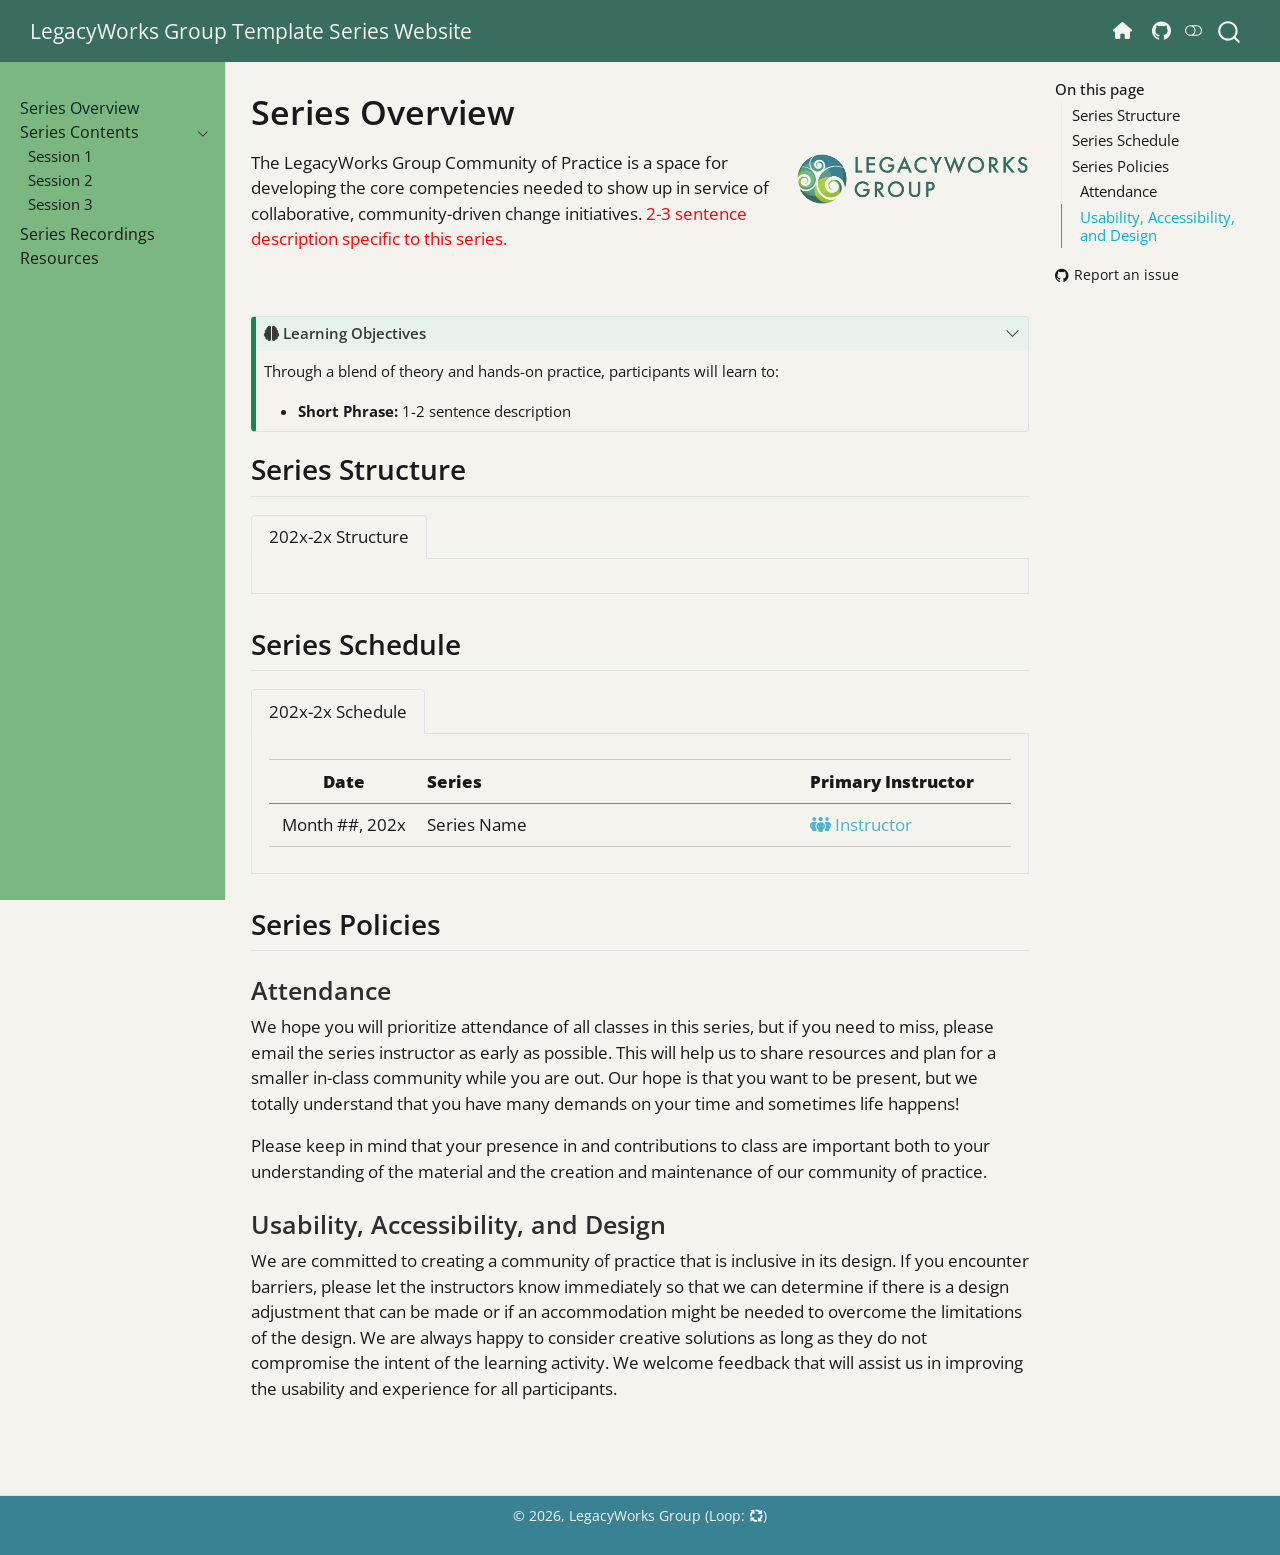
==== index.html @ acd9a2c1 "Built site for gh-pages" ====
<!DOCTYPE html>
<html xmlns="http://www.w3.org/1999/xhtml" lang="en" xml:lang="en"><head>

<meta charset="utf-8">
<meta name="generator" content="quarto-1.11.9">

<meta name="viewport" content="width=device-width, initial-scale=1.0, user-scalable=yes">


<title>Series Overview – LegacyWorks Group Template Series Website</title>
<style>
/* Default styles provided by pandoc.
** See https://pandoc.org/MANUAL.html#variables-for-html for config info.
*/
span.smallcaps{font-variant: small-caps;}
div.columns{display: flex; gap: 1.5em;}
div.column{flex: auto;}
@media screen {
div.columns{gap: min(4vw, 1.5em);}
div.column{overflow-x: auto;}
}
div.hanging-indent{margin-left: 1.5em; text-indent: -1.5em;}
ul.task-list{list-style: none;}
ul.task-list li input[type="checkbox"] {
  width: 0.8em;
  margin: 0 0.8em 0.2em -1em; /* quarto-specific, see https://github.com/quarto-dev/quarto-cli/issues/4556 */ 
  vertical-align: middle;
}
</style>


<script src="site_libs/quarto-nav/quarto-nav.js"></script>
<script src="site_libs/quarto-nav/headroom.min.js"></script>
<script src="site_libs/clipboard/clipboard.min.js"></script>
<script src="site_libs/quarto-search/autocomplete.umd.js"></script>
<script src="site_libs/quarto-search/fuse.min.js"></script>
<script src="site_libs/quarto-search/quarto-search.js"></script>
<meta name="quarto:offset" content="./">
<link href="./content/images/logo_lwg-circle.png" rel="icon" type="image/png">
<script src="site_libs/quarto-html/quarto.js" type="module"></script>
<script src="site_libs/quarto-html/tabsets/tabsets.js" type="module"></script>
<script src="site_libs/quarto-html/scrollable-regions/scrollable-regions.js" type="module"></script>
<script src="site_libs/quarto-html/popper.min.js"></script>
<script src="site_libs/quarto-html/tippy.umd.min.js"></script>
<script src="site_libs/quarto-html/anchor.min.js"></script>
<link href="site_libs/quarto-html/tippy.css" rel="stylesheet">
<link href="site_libs/quarto-html/quarto-syntax-highlighting-63b5708e65d6cd79cd7618c58d0c21e7.css" rel="stylesheet" class="quarto-color-scheme" id="quarto-text-highlighting-styles">
<link href="site_libs/quarto-html/quarto-syntax-highlighting-dark-447e42e69aaa9833c0ba1b986f430b20.css" rel="stylesheet" class="quarto-color-scheme quarto-color-alternate" id="quarto-text-highlighting-styles">
<link href="site_libs/quarto-html/quarto-syntax-highlighting-63b5708e65d6cd79cd7618c58d0c21e7.css" rel="stylesheet" class="quarto-color-scheme-extra" id="quarto-text-highlighting-styles">
<script src="site_libs/bootstrap/bootstrap.min.js"></script>
<link href="site_libs/bootstrap/bootstrap-icons.css" rel="stylesheet">
<link href="site_libs/bootstrap/bootstrap-cade0ff4818347d00405ae3540cc32ff.min.css" rel="stylesheet" append-hash="true" class="quarto-color-scheme" id="quarto-bootstrap" data-mode="light">
<link href="site_libs/bootstrap/bootstrap-dark-697f1c5413bb51da2685c6d33f782958.min.css" rel="stylesheet" append-hash="true" class="quarto-color-scheme quarto-color-alternate" id="quarto-bootstrap" data-mode="dark">
<link href="site_libs/bootstrap/bootstrap-cade0ff4818347d00405ae3540cc32ff.min.css" rel="stylesheet" append-hash="true" class="quarto-color-scheme-extra" id="quarto-bootstrap" data-mode="light">
<link href="site_libs/quarto-contrib/fontawesome6-6.7.2/all.min.css" rel="stylesheet">
<link href="site_libs/quarto-contrib/fontawesome6-6.7.2/latex-fontsize.css" rel="stylesheet">
<script id="quarto-search-options" type="application/json">{
  "location": "navbar",
  "copy-button": false,
  "collapse-after": 3,
  "panel-placement": "end",
  "type": "overlay",
  "limit": 50,
  "keyboard-shortcut": [
    "f",
    "/",
    "s"
  ],
  "show-item-context": false,
  "language": {
    "search-no-results-text": "No results",
    "search-matching-documents-text": "matching documents",
    "search-copy-link-title": "Copy link to search",
    "search-hide-matches-text": "Hide additional matches",
    "search-more-match-text": "more match in this document",
    "search-more-matches-text": "more matches in this document",
    "search-clear-button-title": "Clear",
    "search-text-placeholder": "",
    "search-detached-cancel-button-title": "Cancel",
    "search-submit-button-title": "Submit",
    "search-label": "Search"
  }
}</script>


</head>

<body class="nav-sidebar docked nav-fixed quarto-light"><a id="quarto-skip-link" class="visually-hidden-focusable" href="#quarto-document-content">Skip to main content</a><script id="quarto-html-before-body" type="application/javascript">
    const toggleBodyColorMode = (bsSheetEl) => {
      const mode = bsSheetEl.getAttribute("data-mode");
      const bodyEl = window.document.querySelector("body");
      if (mode === "dark") {
        bodyEl.classList.add("quarto-dark");
        bodyEl.classList.remove("quarto-light");
      } else {
        bodyEl.classList.add("quarto-light");
        bodyEl.classList.remove("quarto-dark");
      }
    }
    const toggleBodyColorPrimary = () => {
      const bsSheetEl = window.document.querySelector("link#quarto-bootstrap:not([rel=disabled-stylesheet])");
      if (bsSheetEl) {
        toggleBodyColorMode(bsSheetEl);
      }
    }
    const setColorSchemeToggle = (alternate) => {
      const toggles = window.document.querySelectorAll('.quarto-color-scheme-toggle');
      for (let i=0; i < toggles.length; i++) {
        const toggle = toggles[i];
        if (toggle) {
          toggle.setAttribute("aria-checked", alternate ? "true" : "false");
          if (alternate) {
            toggle.classList.add("alternate");
          } else {
            toggle.classList.remove("alternate");
          }
        }
      }
    };
    const toggleColorMode = (alternate) => {
      // Switch the stylesheets
      const primaryStylesheets = window.document.querySelectorAll('link.quarto-color-scheme:not(.quarto-color-alternate)');
      const alternateStylesheets = window.document.querySelectorAll('link.quarto-color-scheme.quarto-color-alternate');
      manageTransitions('#quarto-margin-sidebar .nav-link', false);
      if (alternate) {
        // note: dark is layered on light, we don't disable primary!
        enableStylesheet(alternateStylesheets);
        for (const sheetNode of alternateStylesheets) {
          if (sheetNode.id === "quarto-bootstrap") {
            toggleBodyColorMode(sheetNode);
          }
        }
      } else {
        disableStylesheet(alternateStylesheets);
        enableStylesheet(primaryStylesheets)
        toggleBodyColorPrimary();
      }
      manageTransitions('#quarto-margin-sidebar .nav-link', true);
      // Switch the toggles
      setColorSchemeToggle(alternate)
    }
    // Hack to workaround the fact that safari doesn't
    // properly recolor the scrollbar when toggling (#1455).
    // Not run on load: stylesheets are set before first paint there, and
    // scrolling would undo the scroll to a URL fragment (#14973).
    // The one pixel nudge keeps the reader where they were.
    const refreshSafariScrollbar = () => {
      if (navigator.userAgent.indexOf('Safari') > 0 && navigator.userAgent.indexOf('Chrome') == -1) {
        manageTransitions("body", false);
        const scrollY = window.scrollY;
        window.scrollTo(0, scrollY > 0 ? scrollY - 1 : 1);
        setTimeout(() => {
          window.scrollTo(0, scrollY);
          manageTransitions("body", true);
        }, 40);
      }
    }
    const disableStylesheet = (stylesheets) => {
      for (let i=0; i < stylesheets.length; i++) {
        const stylesheet = stylesheets[i];
        stylesheet.rel = 'disabled-stylesheet';
      }
    }
    const enableStylesheet = (stylesheets) => {
      for (let i=0; i < stylesheets.length; i++) {
        const stylesheet = stylesheets[i];
        if(stylesheet.rel !== 'stylesheet') { // for Chrome, which will still FOUC without this check
          stylesheet.rel = 'stylesheet';
        }
      }
    }
    const manageTransitions = (selector, allowTransitions) => {
      const els = window.document.querySelectorAll(selector);
      for (let i=0; i < els.length; i++) {
        const el = els[i];
        if (allowTransitions) {
          el.classList.remove('notransition');
        } else {
          el.classList.add('notransition');
        }
      }
    }
    const isFileUrl = () => {
      return window.location.protocol === 'file:';
    }
    const hasAlternateSentinel = () => {
      let styleSentinel = getColorSchemeSentinel();
      if (styleSentinel !== null) {
        return styleSentinel === "alternate";
      } else {
        return false;
      }
    }
    const setStyleSentinel = (alternate) => {
      const value = alternate ? "alternate" : "default";
      if (!isFileUrl()) {
        window.localStorage.setItem("quarto-color-scheme", value);
      } else {
        localAlternateSentinel = value;
      }
    }
    const getColorSchemeSentinel = () => {
      if (!isFileUrl()) {
        const storageValue = window.localStorage.getItem("quarto-color-scheme");
        return storageValue != null ? storageValue : localAlternateSentinel;
      } else {
        return localAlternateSentinel;
      }
    }
    const toggleGiscusIfUsed = (isAlternate, darkModeDefault) => {
      const baseTheme = document.querySelector('#giscus-base-theme')?.value ?? 'light';
      const alternateTheme = document.querySelector('#giscus-alt-theme')?.value ?? 'dark';
      let newTheme = '';
      if(authorPrefersDark) {
        newTheme = isAlternate ? baseTheme : alternateTheme;
      } else {
        newTheme = isAlternate ? alternateTheme : baseTheme;
      }
      const changeGiscusTheme = () => {
        // From: https://github.com/giscus/giscus/issues/336
        const sendMessage = (message) => {
          const iframe = document.querySelector('iframe.giscus-frame');
          if (!iframe) return;
          iframe.contentWindow.postMessage({ giscus: message }, 'https://giscus.app');
        }
        sendMessage({
          setConfig: {
            theme: newTheme
          }
        });
      }
      const isGiscussLoaded = window.document.querySelector('iframe.giscus-frame') !== null;
      if (isGiscussLoaded) {
        changeGiscusTheme();
      }
    };
    const authorPrefersDark = false;
    const darkModeDefault = authorPrefersDark;
      document.querySelector('link#quarto-text-highlighting-styles.quarto-color-scheme-extra').rel = 'disabled-stylesheet';
      document.querySelector('link#quarto-bootstrap.quarto-color-scheme-extra').rel = 'disabled-stylesheet';
    let localAlternateSentinel = darkModeDefault ? 'alternate' : 'default';
    // Dark / light mode switch
    window.quartoToggleColorScheme = () => {
      // Read the current dark / light value
      let toAlternate = !hasAlternateSentinel();
      toggleColorMode(toAlternate);
      refreshSafariScrollbar();
      setStyleSentinel(toAlternate);
      toggleGiscusIfUsed(toAlternate, darkModeDefault);
      window.dispatchEvent(new Event('resize'));
    };
    // Switch to dark mode if need be
    if (hasAlternateSentinel()) {
      toggleColorMode(true);
    } else {
      toggleColorMode(false);
    }
  </script>

<div id="quarto-search-results"></div>
  <header id="quarto-header" class="headroom fixed-top">
    <nav class="navbar navbar-expand-lg " data-bs-theme="dark" aria-label="Site">
      <div class="navbar-container container-fluid">
      <div class="navbar-brand-container mx-auto">
    <a class="navbar-brand" href="./index.html">
    <span class="navbar-title">LegacyWorks Group Template Series Website</span>
    </a>
  </div>
          <button class="navbar-toggler" type="button" data-bs-toggle="collapse" data-bs-target="#navbarCollapse" aria-controls="navbarCollapse" aria-expanded="false" aria-label="Toggle navigation" onclick="if (window.quartoToggleHeadroom) { window.quartoToggleHeadroom(); }">
  <span class="navbar-toggler-icon"></span>
</button>
          <div class="collapse navbar-collapse" id="navbarCollapse">
            <ul class="navbar-nav navbar-nav-scroll ms-auto">
  <li class="nav-item">
    <a class="nav-link" href="https://legacyworksgroup.com/"> 
<span class="menu-text"><i class="fa-solid fa-house" aria-label="house"></i></span></a>
  </li>  
  <li class="nav-item compact">
    <a class="nav-link" href="https://github.com/LegacyWorksGroup"> <i class="bi bi-github" role="img">
</i> 
<span class="menu-text"></span></a>
  </li>  
</ul>
          </div> <!-- /navcollapse -->
            <div class="quarto-navbar-tools">
  <button type="button" role="switch" aria-checked="false" class="quarto-color-scheme-toggle quarto-navigation-tool  px-1" onclick="window.quartoToggleColorScheme(); return false;" title="Toggle dark mode" aria-label="Toggle dark mode"><i class="bi"></i></button>
</div>
            <div id="quarto-search" class="" title="Search"></div>
      </div> <!-- /container-fluid -->
    </nav>
  <nav class="quarto-secondary-nav" aria-label="Toolbar">
    <div class="container-fluid d-flex">
      <button type="button" class="quarto-btn-toggle btn" data-bs-toggle="collapse" role="button" data-bs-target=".quarto-sidebar-collapse-item" aria-controls="quarto-sidebar" aria-expanded="false" aria-label="Toggle sidebar navigation" onclick="if (window.quartoToggleHeadroom) { window.quartoToggleHeadroom(); }">
        <i class="bi bi-layout-text-sidebar-reverse"></i>
      </button>
        <nav class="quarto-page-breadcrumbs" aria-label="Breadcrumbs"><ol class="breadcrumb"><li class="breadcrumb-item"><a href="./index.html">Series Overview</a></li></ol></nav>
        <a class="flex-grow-1" data-bs-toggle="collapse" data-bs-target=".quarto-sidebar-collapse-item" onclick="if (window.quartoToggleHeadroom) { window.quartoToggleHeadroom(); }">      
        </a>
    </div>
  </nav>
</header>
<!-- content -->
<div id="quarto-content" class="quarto-container page-columns page-rows-contents page-layout-article page-navbar">
<!-- sidebar -->
  <nav id="quarto-sidebar" class="sidebar collapse collapse-horizontal quarto-sidebar-collapse-item sidebar-navigation docked overflow-auto" aria-label="Section">
    <div class="sidebar-menu-container"> 
    <ul class="list-unstyled mt-1">
        <li class="sidebar-item">
  <div class="sidebar-item-container"> 
  <a href="./index.html" class="sidebar-item-text sidebar-link active">
 <span class="menu-text">Series Overview</span></a>
  </div>
</li>
        <li class="sidebar-item sidebar-item-section">
      <div class="sidebar-item-container"> 
            <button type="button" class="sidebar-item-text sidebar-item-toggle sidebar-link text-start" data-bs-toggle="collapse" data-bs-target="#quarto-sidebar-section-1" aria-controls="quarto-sidebar-section-1" aria-expanded="true">
 <span class="menu-text" id="quarto-sidebar-section-1-label">Series Contents</span><i class="bi bi-chevron-right" aria-hidden="true"></i></button>
      </div>
      <ul id="quarto-sidebar-section-1" aria-labelledby="quarto-sidebar-section-1-label" class="collapse list-unstyled sidebar-section depth1 show">  
          <li class="sidebar-item">
  <div class="sidebar-item-container"> 
  <a href="./content/session-01.html" class="sidebar-item-text sidebar-link">
 <span class="menu-text">Session 1</span></a>
  </div>
</li>
          <li class="sidebar-item">
  <div class="sidebar-item-container"> 
  <a href="./content/session-02.html" class="sidebar-item-text sidebar-link">
 <span class="menu-text">Session 2</span></a>
  </div>
</li>
          <li class="sidebar-item">
  <div class="sidebar-item-container"> 
  <a href="./content/session-03.html" class="sidebar-item-text sidebar-link">
 <span class="menu-text">Session 3</span></a>
  </div>
</li>
      </ul>
  </li>
        <li class="sidebar-item">
  <div class="sidebar-item-container"> 
  <a href="./recordings.html" class="sidebar-item-text sidebar-link">
 <span class="menu-text">Series Recordings</span></a>
  </div>
</li>
        <li class="sidebar-item">
  <div class="sidebar-item-container"> 
  <a href="./resources.html" class="sidebar-item-text sidebar-link">
 <span class="menu-text">Resources</span></a>
  </div>
</li>
    </ul>
    </div>
</nav>
<div id="quarto-sidebar-glass" class="quarto-sidebar-collapse-item" data-bs-toggle="collapse" data-bs-target=".quarto-sidebar-collapse-item"></div>
<!-- margin-sidebar -->
    <div id="quarto-margin-sidebar" class="sidebar margin-sidebar">
        <nav id="TOC" role="doc-toc" aria-labelledby="toc-title" class="toc-active">
    <h2 id="toc-title">On this page</h2>
   
  <ul>
  <li><a href="#series-structure" id="toc-series-structure" class="nav-link active" data-scroll-target="#series-structure">Series Structure</a></li>
  <li><a href="#series-schedule" id="toc-series-schedule" class="nav-link" data-scroll-target="#series-schedule">Series Schedule</a></li>
  <li><a href="#series-policies" id="toc-series-policies" class="nav-link" data-scroll-target="#series-policies">Series Policies</a>
  <ul class="collapse">
  <li><a href="#attendance" id="toc-attendance" class="nav-link" data-scroll-target="#attendance">Attendance</a></li>
  <li><a href="#usability-accessibility-and-design" id="toc-usability-accessibility-and-design" class="nav-link" data-scroll-target="#usability-accessibility-and-design">Usability, Accessibility, and Design</a></li>
  </ul></li>
  </ul>
<div class="toc-actions"><ul><li><a href="https://github.com/LegacyWorksGroup/issues/new" class="toc-action"><i class="bi bi-github"></i>Report an issue</a></li></ul></div></nav>
    </div>
<!-- main -->
<main class="content" id="quarto-document-content" tabindex="-1">


<header id="title-block-header" class="quarto-title-block default">
<div class="quarto-title">
<h1 class="title">Series Overview</h1>
</div>



<div class="quarto-title-meta">

    
  
    
  </div>
  


</header>


<p><img src="content/images/logo_lwg-long.png" alt="Logo for LegacyWorks Group" width="30%" align="right"></p>
<p>The LegacyWorks Group Community of Practice is a space for developing the core competencies needed to show up in service of collaborative, community-driven change initiatives. <span style="color:red">2-3 sentence description specific to this series.</span></p>
<p><br></p>
<div class="callout callout-style-default callout-tip no-icon callout-titled">
<div class="callout-header d-flex align-content-center" data-bs-toggle="collapse" data-bs-target=".callout-1-contents" aria-controls="callout-1" aria-expanded="true" aria-label="Toggle callout">
<div class="callout-icon-container">
<i class="callout-icon no-icon"></i>
</div>
<div class="callout-title-container flex-fill">
<span class="screen-reader-only">Tip</span><i class="fa-solid fa-brain" aria-label="brain"></i> Learning Objectives
</div>
<div class="callout-btn-toggle d-inline-block border-0 py-1 ps-1 pe-0 float-end"><i class="callout-toggle"></i></div>
</div>
<div id="callout-1" class="callout-1-contents callout-collapse collapse show">
<div class="callout-body-container callout-body">
<p>Through a blend of theory and hands-on practice, participants will learn to:</p>
<ul>
<li><strong>Short Phrase:</strong> 1-2 sentence description</li>
</ul>
</div>
</div>
</div>
<section id="series-structure" class="level2">
<h2 class="anchored" data-anchor-id="series-structure">Series Structure</h2>
<div class="tabset-margin-container"></div><div class="panel-tabset">
<ul class="nav nav-tabs" role="tablist"><li class="nav-item" role="presentation"><a class="nav-link active" id="tabset-1-1-tab" data-bs-toggle="tab" data-bs-target="#tabset-1-1" role="tab" aria-controls="tabset-1-1" aria-selected="true" href="">202x-2x Structure</a></li></ul>
<div class="tab-content">
<div id="tabset-1-1" class="tab-pane active" role="tabpanel" aria-labelledby="tabset-1-1-tab">

</div>
</div>
</div>
</section>
<section id="series-schedule" class="level2">
<h2 class="anchored" data-anchor-id="series-schedule">Series Schedule</h2>
<div class="tabset-margin-container"></div><div class="panel-tabset">
<ul class="nav nav-tabs" role="tablist"><li class="nav-item" role="presentation"><a class="nav-link active" id="tabset-2-1-tab" data-bs-toggle="tab" data-bs-target="#tabset-2-1" role="tab" aria-controls="tabset-2-1" aria-selected="true" href="">202x-2x Schedule</a></li></ul>
<div class="tab-content">
<div id="tabset-2-1" class="tab-pane active" role="tabpanel" aria-labelledby="tabset-2-1-tab">
<table class="caption-top table">
<colgroup>
<col style="width: 20%">
<col style="width: 51%">
<col style="width: 28%">
</colgroup>
<thead>
<tr class="header">
<th style="text-align: center;"><strong>Date</strong></th>
<th style="text-align: left;"><strong>Series</strong></th>
<th style="text-align: left;"><strong>Primary Instructor</strong></th>
</tr>
</thead>
<tbody>
<tr class="odd">
<td style="text-align: center;">Month ##, 202x</td>
<td style="text-align: left;">Series Name</td>
<td style="text-align: left;"><span style="color:#4AB2CB"><i class="fa-solid fa-people-group" aria-label="people-group"></i> Instructor </span></td>
</tr>
</tbody>
</table>
</div>
</div>
</div>
</section>
<section id="series-policies" class="level2">
<h2 class="anchored" data-anchor-id="series-policies">Series Policies</h2>
<section id="attendance" class="level3">
<h3 class="anchored" data-anchor-id="attendance">Attendance</h3>
<p>We hope you will prioritize attendance of all classes in this series, but if you need to miss, please email the series instructor as early as possible. This will help us to share resources and plan for a smaller in-class community while you are out. Our hope is that you want to be present, but we totally understand that you have many demands on your time and sometimes life happens!</p>
<p>Please keep in mind that your presence in and contributions to class are important both to your understanding of the material and the creation and maintenance of our community of practice.</p>
</section>
<section id="usability-accessibility-and-design" class="level3">
<h3 class="anchored" data-anchor-id="usability-accessibility-and-design">Usability, Accessibility, and Design</h3>
<p>We are committed to creating a community of practice that is inclusive in its design. If you encounter barriers, please let the instructors know immediately so that we can determine if there is a design adjustment that can be made or if an accommodation might be needed to overcome the limitations of the design. We are always happy to consider creative solutions as long as they do not compromise the intent of the learning activity. We welcome feedback that will assist us in improving the usability and experience for all participants.</p>


</section>
</section>

</main> <!-- /main -->
<script id="quarto-html-after-body" type="application/javascript">
  window.document.addEventListener("DOMContentLoaded", function (event) {
    // Ensure there is a toggle, if there isn't float one in the top right
    if (window.document.querySelector('.quarto-color-scheme-toggle') === null) {
      const toggle = window.document.createElement('button');
      toggle.type = "button";
      toggle.setAttribute("role", "switch");
      toggle.setAttribute("aria-checked", "false");
      toggle.classList.add('top-right');
      toggle.classList.add('quarto-color-scheme-toggle');
      toggle.setAttribute("aria-label", "Toggle dark mode");
      toggle.onclick = function() { try { window.quartoToggleColorScheme(); } catch {} return false; };
      const i = window.document.createElement("i");
      i.classList.add('bi');
      toggle.appendChild(i);
      // Put the toggle in a landmark of its own, so that landmark navigation
      // can reach it.
      //
      // The container is always a fresh direct child of body, and the toggle is
      // never moved into page furniture that the theme or the author controls.
      // The toggle is positioned against the page, so any ancestor that
      // establishes a containing block captures it: a positioned element or a
      // grid for position: absolute, and transform, filter, will-change or
      // contain for position: fixed. A direct child of body has none of these
      // to inherit, and the shift when one appears is silent and visual.
      //
      // ARIA says a document should have at most one banner, and axe reports a
      // duplicate whether or not the banners carry distinct labels. So use a
      // header when the page has no banner yet, and a named region otherwise.
      //
      // A header is a banner wherever it sits, unless it is inside sectioning
      // content, so this cannot just look at the children of body: a custom
      // page layout wraps the title block header in a plain div. An explicit
      // role="banner" always counts.
      const sectioning = 'article, aside, main, nav, section, [role="article"], [role="complementary"], [role="main"], [role="navigation"], [role="region"]';
      const hasBanner = Array.from(
        window.document.querySelectorAll('header:not([role]), [role="banner"]')
      ).some(function(el) {
        return el.hasAttribute("role") || el.closest(sectioning) === null;
      });
      const container = window.document.createElement(hasBanner ? "div" : "header");
      if (hasBanner) {
        container.setAttribute("role", "region");
        container.setAttribute("aria-label", "Toggle dark mode");
      }
      container.classList.add('quarto-color-scheme-toggle-container');
      container.appendChild(toggle);
      window.document.body.appendChild(container);
    }
    setColorSchemeToggle(hasAlternateSentinel())
    const icon = "";
    const anchorJS = new window.AnchorJS();
    anchorJS.options = {
      placement: 'right',
      icon: icon
    };
    anchorJS.add('.anchored');
    const isCodeAnnotation = (el) => {
      for (const clz of el.classList) {
        if (clz.startsWith('code-annotation-')) {                     
          return true;
        }
      }
      return false;
    }
    const onCopySuccess = function(e) {
      // button target
      const button = e.trigger;
      // don't keep focus
      button.blur();
      // flash "checked"
      button.classList.add('code-copy-button-checked');
      var currentTitle = button.getAttribute("title");
      button.setAttribute("title", "Copied!");
      let tooltip;
      if (window.bootstrap) {
        button.setAttribute("data-bs-toggle", "tooltip");
        button.setAttribute("data-bs-placement", "left");
        button.setAttribute("data-bs-title", "Copied!");
        tooltip = new bootstrap.Tooltip(button, 
          { trigger: "manual", 
            customClass: "code-copy-button-tooltip",
            offset: [0, -8]});
        tooltip.show();    
      }
      setTimeout(function() {
        if (tooltip) {
          tooltip.hide();
          button.removeAttribute("data-bs-title");
          button.removeAttribute("data-bs-toggle");
          button.removeAttribute("data-bs-placement");
        }
        button.setAttribute("title", currentTitle);
        button.classList.remove('code-copy-button-checked');
      }, 1000);
      // clear code selection
      e.clearSelection();
    }
    const getTextToCopy = function(trigger) {
      const outerScaffold = trigger.parentElement.cloneNode(true);
      const codeEl = outerScaffold.querySelector('code');
      for (const childEl of codeEl.children) {
        if (isCodeAnnotation(childEl)) {
          childEl.remove();
        }
      }
      return codeEl.innerText;
    }
    const clipboard = new window.ClipboardJS('.code-copy-button:not([data-in-quarto-modal])', {
      text: getTextToCopy
    });
    clipboard.on('success', onCopySuccess);
    if (window.document.getElementById('quarto-embedded-source-code-modal')) {
      const clipboardModal = new window.ClipboardJS('.code-copy-button[data-in-quarto-modal]', {
        text: getTextToCopy,
        container: window.document.getElementById('quarto-embedded-source-code-modal')
      });
      clipboardModal.on('success', onCopySuccess);
    }
      var localhostRegex = new RegExp(/^(?:http|https):\/\/localhost\:?[0-9]*\//);
      var mailtoRegex = new RegExp(/^mailto:/);
        var filterRegex = new RegExp("https:\/\/LegacyWorksGroup\.github\.io\/series-template\/");
      const newWindowLabel = "(opens in a new tab)";
      const newWindowNoteId = "quarto-ext-newwindow-label";
      // Links reference one hidden label through aria-describedby, so the
      // announcement never changes their accessible name.
      var describeNewWindow = (link) => {
        if (!window.document.getElementById(newWindowNoteId)) {
          var newWindowNote = window.document.createElement("span");
          newWindowNote.id = newWindowNoteId;
          newWindowNote.hidden = true;
          newWindowNote.textContent = newWindowLabel;
          window.document.body.appendChild(newWindowNote);
        }
        var describedBy = (link.getAttribute("aria-describedby") || "").split(/\s+/).filter(Boolean);
        if (!describedBy.includes(newWindowNoteId)) {
          describedBy.push(newWindowNoteId);
          link.setAttribute("aria-describedby", describedBy.join(" "));
        }
      }
      var isInternal = (href) => {
          return filterRegex.test(href) || localhostRegex.test(href) || mailtoRegex.test(href);
      }
      // Inspect non-navigation links and adorn them if external
      window.quartoDecorateExternalLinks = function (root) {
     var links = (root || window.document).querySelectorAll('a[href]:not(.nav-link):not(.navbar-brand):not(.toc-action):not(.sidebar-link):not(.sidebar-item-toggle):not(.pagination-link):not(.no-external):not([aria-hidden]):not(.dropdown-item):not(.quarto-navigation-tool):not(.about-link)');
      for (var i=0; i<links.length; i++) {
        const link = links[i];
        if (!isInternal(link.href)) {
          // undo the damage that might have been done by quarto-nav.js in the case of
          // links that we want to consider external
          if (link.dataset.originalHref !== undefined) {
            link.href = link.dataset.originalHref;
          }
            // target, if specified
            link.setAttribute("target", "_blank");
            if (link.getAttribute("rel") === null) {
              link.setAttribute("rel", "noopener");
            }
            describeNewWindow(link);
          if (!link.classList.contains('no-external-icon')) {
          }
        }
      }
      };
      window.quartoDecorateExternalLinks(window.document);
    // Esc closes the popup (WCAG 1.4.13) and focus leaving both trigger and
    // popup closes it (WCAG 2.4.11); tippy handles neither for interactive popups.
    const hideOnEscAndFocusOut = {
      name: 'hideOnEscAndFocusOut',
      defaultValue: true,
      fn(instance) {
        const dismiss = () => {
          // A show scheduled by the trigger delay would otherwise reopen it
          instance.clearDelayTimeouts();
          instance.hide();
        };
        const onKeyDown = (event) => {
          if (event.key !== 'Escape') {
            return;
          }
          // Keep Esc from also reaching page handlers (e.g. reveal.js overview),
          // except an open reveal.js slide menu, which Esc should close too.
          // The menu handles keys only when its keyboard option is on.
          const menuHandlesEsc = window.Reveal?.getPlugin?.('menu')?.isOpen() &&
            window.Reveal.getConfig().menu?.keyboard !== false;
          if (!menuHandlesEsc) {
            event.stopPropagation();
          }
          if (instance.popper.contains(window.document.activeElement)) {
            // Disabled while refocusing so the focus trigger does not reopen it
            instance.disable();
            instance.reference.focus();
            instance.enable();
          }
          dismiss();
        };
        const onFocusOut = (event) => {
          const target = event.relatedTarget;
          if (target && !instance.reference.contains(target) &&
              !instance.popper.contains(target)) {
            dismiss();
          }
        };
        // On the trigger too: a click trigger (code-annotations: select) has no
        // blur handling. Attached for the instance's lifetime so leaving the
        // trigger also cancels a show still pending on the trigger delay.
        instance.reference.addEventListener('focusout', onFocusOut);
        return {
          onShow() {
            window.document.addEventListener('keydown', onKeyDown, true);
            instance.popper.addEventListener('focusout', onFocusOut);
          },
          onHide() {
            window.document.removeEventListener('keydown', onKeyDown, true);
            instance.popper.removeEventListener('focusout', onFocusOut);
          },
          onDestroy() {
            instance.reference.removeEventListener('focusout', onFocusOut);
          },
        };
      },
    };
    function tippyHover(el, contentFn, onTriggerFn, onUntriggerFn) {
      const config = {
        allowHTML: true,
        maxWidth: 500,
        delay: 100,
        arrow: false,
        appendTo: function(el) {
            return el.parentElement;
        },
        interactive: true,
        interactiveBorder: 10,
        theme: 'quarto',
        placement: 'bottom-start',
        plugins: [hideOnEscAndFocusOut],
      };
      if (contentFn) {
        config.content = contentFn;
      }
      if (onTriggerFn) {
        config.onTrigger = onTriggerFn;
      }
      if (onUntriggerFn) {
        config.onUntrigger = onUntriggerFn;
      }
      window.tippy(el, config); 
    }
    const noterefs = window.document.querySelectorAll('a[role="doc-noteref"]');
    for (var i=0; i<noterefs.length; i++) {
      const ref = noterefs[i];
      tippyHover(ref, function() {
        // use id or data attribute instead here
        let href = ref.getAttribute('data-footnote-href') || ref.getAttribute('href');
        try { href = new URL(href).hash; } catch {}
        const id = href.replace(/^#\/?/, "");
        const note = window.document.getElementById(id);
        if (note) {
          return note.innerHTML;
        } else {
          return "";
        }
      });
    }
    const xrefs = window.document.querySelectorAll('a.quarto-xref');
    const processXRef = (id, note) => {
      // Strip column container classes
      const stripColumnClz = (el) => {
        el.classList.remove("page-full", "page-columns");
        if (el.children) {
          for (const child of el.children) {
            stripColumnClz(child);
          }
        }
      }
      stripColumnClz(note)
      if (id === null || id.startsWith('sec-')) {
        // Special case sections, only their first couple elements
        const container = document.createElement("div");
        if (note.children && note.children.length > 2) {
          container.appendChild(note.children[0].cloneNode(true));
          for (let i = 1; i < note.children.length; i++) {
            const child = note.children[i];
            if (child.tagName === "P" && child.innerText === "") {
              continue;
            } else {
              container.appendChild(child.cloneNode(true));
              break;
            }
          }
          if (window.Quarto?.typesetMath) {
            window.Quarto.typesetMath(container);
          }
          return container.innerHTML
        } else {
          if (window.Quarto?.typesetMath) {
            window.Quarto.typesetMath(note);
          }
          return note.innerHTML;
        }
      } else {
        // Remove any anchor links if they are present
        const anchorLink = note.querySelector('a.anchorjs-link');
        if (anchorLink) {
          anchorLink.remove();
        }
        if (window.Quarto?.typesetMath) {
          window.Quarto.typesetMath(note);
        }
        if (note.classList.contains("callout")) {
          return note.outerHTML;
        } else {
          return note.innerHTML;
        }
      }
    }
    for (var i=0; i<xrefs.length; i++) {
      const xref = xrefs[i];
      tippyHover(xref, undefined, function(instance) {
        instance.disable();
        let url = xref.getAttribute('href');
        let hash = undefined; 
        if (url.startsWith('#')) {
          hash = url;
        } else {
          try { hash = new URL(url).hash; } catch {}
        }
        if (hash) {
          const id = hash.replace(/^#\/?/, "");
          const note = window.document.getElementById(id);
          if (note !== null) {
            try {
              const html = processXRef(id, note.cloneNode(true));
              instance.setContent(html);
            } finally {
              instance.enable();
              instance.show();
            }
          } else {
            // See if we can fetch this
            fetch(url.split('#')[0])
            .then(res => res.text())
            .then(html => {
              const parser = new DOMParser();
              const htmlDoc = parser.parseFromString(html, "text/html");
              const note = htmlDoc.getElementById(id);
              if (note !== null) {
                const html = processXRef(id, note);
                instance.setContent(html);
              } 
            }).finally(() => {
              instance.enable();
              instance.show();
            });
          }
        } else {
          // See if we can fetch a full url (with no hash to target)
          // This is a special case and we should probably do some content thinning / targeting
          fetch(url)
          .then(res => res.text())
          .then(html => {
            const parser = new DOMParser();
            const htmlDoc = parser.parseFromString(html, "text/html");
            const note = htmlDoc.querySelector('main.content');
            if (note !== null) {
              // This should only happen for chapter cross references
              // (since there is no id in the URL)
              // remove the first header
              if (note.children.length > 0 && note.children[0].tagName === "HEADER") {
                note.children[0].remove();
              }
              const html = processXRef(null, note);
              instance.setContent(html);
            } 
          }).finally(() => {
            instance.enable();
            instance.show();
          });
        }
      }, function(instance) {
      });
    }
        let selectedAnnoteEl;
        const selectorForAnnotation = ( cell, annotation) => {
          let cellAttr = 'data-code-cell="' + cell + '"';
          let lineAttr = 'data-code-annotation="' +  annotation + '"';
          const selector = 'span[' + cellAttr + '][' + lineAttr + ']';
          return selector;
        }
        const selectCodeLines = (annoteEl) => {
          const doc = window.document;
          const targetCell = annoteEl.getAttribute("data-target-cell");
          const targetAnnotation = annoteEl.getAttribute("data-target-annotation");
          const annoteSpan = window.document.querySelector(selectorForAnnotation(targetCell, targetAnnotation));
          const lines = annoteSpan.getAttribute("data-code-lines").split(",");
          const lineIds = lines.map((line) => {
            return targetCell + "-" + line;
          })
          // Each band is positioned against its own containing block, which is
          // not the offsetParent of the lines, so place it from client rects.
          const placeBand = (band, firstEl, lastEl, codeBlock) => {
            const container = band.offsetParent;
            if (container === null) {
              return;
            }
            const containerRect = container.getBoundingClientRect();
            // Reveal.js scales slides with a transform, so convert client
            // pixels back to the CSS pixels of the container.
            const scale = containerRect.height / container.offsetHeight || 1;
            const firstRect = firstEl.getBoundingClientRect();
            const lastRect = lastEl.getBoundingClientRect();
            const top = (firstRect.top - containerRect.top) / scale - container.clientTop + container.scrollTop;
            const height = (lastRect.bottom - firstRect.top) / scale;
            band.style.top = top - 2 + "px";
            band.style.height = height + 4 + "px";
            if (codeBlock) {
              // Without the copy button wrapper, the containing block is wider
              // than the code block, so span the code block explicitly.
              const blockRect = codeBlock.getBoundingClientRect();
              band.style.left = (blockRect.left - containerRect.left) / scale - container.clientLeft + container.scrollLeft + "px";
              band.style.width = blockRect.width / scale + "px";
            }
          };
          if (lineIds.length > 0) {
            const el = window.document.getElementById(lineIds[0]);
            const lastEl = window.document.getElementById(lineIds[lineIds.length - 1]);
            const parent = el.parentElement.parentElement;
            // cook up a div (if necessary) and position it
            let div = window.document.getElementById("code-annotation-line-highlight");
            if (div === null) {
              div = window.document.createElement("div");
              div.setAttribute("id", "code-annotation-line-highlight");
              div.style.position = 'absolute';
              parent.appendChild(div);
            }
            placeBand(div, el, lastEl, parent.closest("div.sourceCode") || parent);
            let gutterDiv = window.document.getElementById("code-annotation-line-highlight-gutter");
            if (gutterDiv === null) {
              gutterDiv = window.document.createElement("div");
              gutterDiv.setAttribute("id", "code-annotation-line-highlight-gutter");
              gutterDiv.style.position = 'absolute';
              const codeCell = window.document.getElementById(targetCell);
              const gutter = codeCell.querySelector('.code-annotation-gutter');
              gutter.appendChild(gutterDiv);
            }
            placeBand(gutterDiv, el, lastEl);
            selectedAnnoteEl = annoteEl;
          }
        };
        const unselectCodeLines = () => {
          const elementsIds = ["code-annotation-line-highlight", "code-annotation-line-highlight-gutter"];
          elementsIds.forEach((elId) => {
            const div = window.document.getElementById(elId);
            if (div) {
              div.remove();
            }
          });
          selectedAnnoteEl = undefined;
        };
          // Handle positioning of the toggle
      window.addEventListener(
        "resize",
        throttle(() => {
          elRect = undefined;
          if (selectedAnnoteEl) {
            selectCodeLines(selectedAnnoteEl);
          }
        }, 10)
      );
      function throttle(fn, ms) {
      let throttle = false;
      let timer;
        return (...args) => {
          if(!throttle) { // first call gets through
              fn.apply(this, args);
              throttle = true;
          } else { // all the others get throttled
              if(timer) clearTimeout(timer); // cancel #2
              timer = setTimeout(() => {
                fn.apply(this, args);
                timer = throttle = false;
              }, ms);
          }
        };
      }
        // Attach click handler to the DT
        const annoteDls = window.document.querySelectorAll('dt[data-target-cell]');
        for (const annoteDlNode of annoteDls) {
          annoteDlNode.addEventListener('click', (event) => {
            const clickedEl = event.target;
            if (clickedEl !== selectedAnnoteEl) {
              unselectCodeLines();
              const activeEl = window.document.querySelector('dt[data-target-cell].code-annotation-active');
              if (activeEl) {
                activeEl.classList.remove('code-annotation-active');
              }
              selectCodeLines(clickedEl);
              clickedEl.classList.add('code-annotation-active');
            } else {
              // Unselect the line
              unselectCodeLines();
              clickedEl.classList.remove('code-annotation-active');
            }
          });
        }
    const findCites = (el) => {
      const parentEl = el.parentElement;
      if (parentEl) {
        const cites = parentEl.dataset.cites;
        if (cites) {
          return {
            el,
            cites: cites.split(' ')
          };
        } else {
          return findCites(el.parentElement)
        }
      } else {
        return undefined;
      }
    };
    var bibliorefs = window.document.querySelectorAll('a[role="doc-biblioref"]');
    for (var i=0; i<bibliorefs.length; i++) {
      const ref = bibliorefs[i];
      const citeInfo = findCites(ref);
      if (citeInfo) {
        tippyHover(citeInfo.el, function() {
          var popup = window.document.createElement('div');
          citeInfo.cites.forEach(function(cite) {
            var citeDiv = window.document.createElement('div');
            citeDiv.classList.add('hanging-indent');
            citeDiv.classList.add('csl-entry');
            var biblioDiv = window.document.getElementById('ref-' + cite);
            if (biblioDiv) {
              citeDiv.innerHTML = biblioDiv.innerHTML;
            }
            popup.appendChild(citeDiv);
          });
          return popup.innerHTML;
        });
      }
    }
  });
  </script>
  <script type="application/javascript">
  window.quartoScrollableRegionsLabels = {"code":"Scrollable code","output":"Scrollable output"};
  </script>
</div> <!-- /content -->
<footer class="footer">
  <div class="nav-footer">
    <div class="nav-footer-left">
      &nbsp;
    </div>   
    <div class="nav-footer-center">
<p>© 2026, LegacyWorks Group (Loop: <a href="https://sites.google.com/legacyworksgroup.com/legacy-loop/legacyloop"><i class="fa-solid fa-arrows-spin" aria-label="arrows-spin"></i></a>)</p>
<div class="toc-actions d-sm-block d-md-none"><ul><li><a href="https://github.com/LegacyWorksGroup/issues/new" class="toc-action"><i class="bi bi-github"></i>Report an issue</a></li></ul></div></div>
    <div class="nav-footer-right">
      &nbsp;
    </div>
  </div>
</footer>




</body></html>
---- site_libs/quarto-html/tippy.css ----
.tippy-box[data-animation=fade][data-state=hidden]{opacity:0}[data-tippy-root]{max-width:calc(100vw - 10px)}.tippy-box{position:relative;background-color:#333;color:#fff;border-radius:4px;font-size:14px;line-height:1.4;white-space:normal;outline:0;transition-property:transform,visibility,opacity}.tippy-box[data-placement^=top]>.tippy-arrow{bottom:0}.tippy-box[data-placement^=top]>.tippy-arrow:before{bottom:-7px;left:0;border-width:8px 8px 0;border-top-color:initial;transform-origin:center top}.tippy-box[data-placement^=bottom]>.tippy-arrow{top:0}.tippy-box[data-placement^=bottom]>.tippy-arrow:before{top:-7px;left:0;border-width:0 8px 8px;border-bottom-color:initial;transform-origin:center bottom}.tippy-box[data-placement^=left]>.tippy-arrow{right:0}.tippy-box[data-placement^=left]>.tippy-arrow:before{border-width:8px 0 8px 8px;border-left-color:initial;right:-7px;transform-origin:center left}.tippy-box[data-placement^=right]>.tippy-arrow{left:0}.tippy-box[data-placement^=right]>.tippy-arrow:before{left:-7px;border-width:8px 8px 8px 0;border-right-color:initial;transform-origin:center right}.tippy-box[data-inertia][data-state=visible]{transition-timing-function:cubic-bezier(.54,1.5,.38,1.11)}.tippy-arrow{width:16px;height:16px;color:#333}.tippy-arrow:before{content:"";position:absolute;border-color:transparent;border-style:solid}.tippy-content{position:relative;padding:5px 9px;z-index:1}
---- site_libs/quarto-html/quarto-syntax-highlighting-63b5708e65d6cd79cd7618c58d0c21e7.css ----
/* quarto syntax highlight colors */
:root {
  --quarto-hl-ot-color: #003B4F;
  --quarto-hl-at-color: #657422;
  --quarto-hl-ss-color: #20794D;
  --quarto-hl-an-color: #5E5E5E;
  --quarto-hl-fu-color: #4758AB;
  --quarto-hl-st-color: #20794D;
  --quarto-hl-cf-color: #003B4F;
  --quarto-hl-op-color: #5E5E5E;
  --quarto-hl-er-color: #AD0000;
  --quarto-hl-bn-color: #AD0000;
  --quarto-hl-al-color: #AD0000;
  --quarto-hl-va-color: #111111;
  --quarto-hl-bu-color: inherit;
  --quarto-hl-ex-color: inherit;
  --quarto-hl-pp-color: #AD0000;
  --quarto-hl-in-color: #5E5E5E;
  --quarto-hl-vs-color: #20794D;
  --quarto-hl-wa-color: #5E5E5E;
  --quarto-hl-do-color: #5E5E5E;
  --quarto-hl-im-color: #00769E;
  --quarto-hl-ch-color: #20794D;
  --quarto-hl-dt-color: #AD0000;
  --quarto-hl-fl-color: #AD0000;
  --quarto-hl-co-color: #5E5E5E;
  --quarto-hl-cv-color: #5E5E5E;
  --quarto-hl-cn-color: #8f5902;
  --quarto-hl-sc-color: #5E5E5E;
  --quarto-hl-dv-color: #AD0000;
  --quarto-hl-kw-color: #003B4F;
}

/* other quarto variables */
:root {
  --quarto-font-monospace: SFMono-Regular, Menlo, Monaco, Consolas, "Liberation Mono", "Courier New", monospace;
}

/* syntax highlight based on Pandoc's rules */
pre > code.sourceCode > span {
  color: #003B4F;
}

code.sourceCode > span {
  color: #003B4F;
}

div.sourceCode,
div.sourceCode pre.sourceCode {
  color: #003B4F;
}

/* Normal */
code span {
  color: #003B4F;
}

/* Alert */
code span.al {
  color: #AD0000;
  font-style: inherit;
}

/* Annotation */
code span.an {
  color: #5E5E5E;
  font-style: inherit;
}

/* Attribute */
code span.at {
  color: #657422;
  font-style: inherit;
}

/* BaseN */
code span.bn {
  color: #AD0000;
  font-style: inherit;
}

/* BuiltIn */
code span.bu {
  font-style: inherit;
}

/* ControlFlow */
code span.cf {
  color: #003B4F;
  font-weight: bold;
  font-style: inherit;
}

/* Char */
code span.ch {
  color: #20794D;
  font-style: inherit;
}

/* Constant */
code span.cn {
  color: #8f5902;
  font-style: inherit;
}

/* Comment */
code span.co {
  color: #5E5E5E;
  font-style: inherit;
}

/* CommentVar */
code span.cv {
  color: #5E5E5E;
  font-style: italic;
}

/* Documentation */
code span.do {
  color: #5E5E5E;
  font-style: italic;
}

/* DataType */
code span.dt {
  color: #AD0000;
  font-style: inherit;
}

/* DecVal */
code span.dv {
  color: #AD0000;
  font-style: inherit;
}

/* Error */
code span.er {
  color: #AD0000;
  font-style: inherit;
}

/* Extension */
code span.ex {
  font-style: inherit;
}

/* Float */
code span.fl {
  color: #AD0000;
  font-style: inherit;
}

/* Function */
code span.fu {
  color: #4758AB;
  font-style: inherit;
}

/* Import */
code span.im {
  color: #00769E;
  font-style: inherit;
}

/* Information */
code span.in {
  color: #5E5E5E;
  font-style: inherit;
}

/* Keyword */
code span.kw {
  color: #003B4F;
  font-weight: bold;
  font-style: inherit;
}

/* Operator */
code span.op {
  color: #5E5E5E;
  font-style: inherit;
}

/* Other */
code span.ot {
  color: #003B4F;
  font-style: inherit;
}

/* Preprocessor */
code span.pp {
  color: #AD0000;
  font-style: inherit;
}

/* SpecialChar */
code span.sc {
  color: #5E5E5E;
  font-style: inherit;
}

/* SpecialString */
code span.ss {
  color: #20794D;
  font-style: inherit;
}

/* String */
code span.st {
  color: #20794D;
  font-style: inherit;
}

/* Variable */
code span.va {
  color: #111111;
  font-style: inherit;
}

/* VerbatimString */
code span.vs {
  color: #20794D;
  font-style: inherit;
}

/* Warning */
code span.wa {
  color: #5E5E5E;
  font-style: italic;
}

.prevent-inlining {
  content: "</";
}

/*# sourceMappingURL=054cc16b9e9817627be6994582d2ffb5.css.map */
---- site_libs/quarto-html/quarto-syntax-highlighting-dark-447e42e69aaa9833c0ba1b986f430b20.css ----
/* quarto syntax highlight colors */
:root {
  --quarto-hl-al-color: #f07178;
  --quarto-hl-an-color: #d4d0ab;
  --quarto-hl-at-color: #00e0e0;
  --quarto-hl-bn-color: #d4d0ab;
  --quarto-hl-bu-color: #abe338;
  --quarto-hl-ch-color: #abe338;
  --quarto-hl-co-color: #f8f8f2;
  --quarto-hl-cv-color: #ffd700;
  --quarto-hl-cn-color: #ffd700;
  --quarto-hl-cf-color: #ffa07a;
  --quarto-hl-dt-color: #ffa07a;
  --quarto-hl-dv-color: #d4d0ab;
  --quarto-hl-do-color: #f8f8f2;
  --quarto-hl-er-color: #f07178;
  --quarto-hl-ex-color: #00e0e0;
  --quarto-hl-fl-color: #d4d0ab;
  --quarto-hl-fu-color: #ffa07a;
  --quarto-hl-im-color: #abe338;
  --quarto-hl-in-color: #d4d0ab;
  --quarto-hl-kw-color: #ffa07a;
  --quarto-hl-op-color: #ffa07a;
  --quarto-hl-ot-color: #00e0e0;
  --quarto-hl-pp-color: #dcc6e0;
  --quarto-hl-re-color: #00e0e0;
  --quarto-hl-sc-color: #abe338;
  --quarto-hl-ss-color: #abe338;
  --quarto-hl-st-color: #abe338;
  --quarto-hl-va-color: #00e0e0;
  --quarto-hl-vs-color: #abe338;
  --quarto-hl-wa-color: #dcc6e0;
}

/* other quarto variables */
:root {
  --quarto-font-monospace: SFMono-Regular, Menlo, Monaco, Consolas, "Liberation Mono", "Courier New", monospace;
}

/* syntax highlight based on Pandoc's rules */
pre > code.sourceCode > span {
  color: #f8f8f2;
}

code.sourceCode > span {
  color: #f8f8f2;
}

div.sourceCode,
div.sourceCode pre.sourceCode {
  color: #f8f8f2;
}

/* Normal */
code span {
  color: #f8f8f2;
}

/* Alert */
code span.al {
  color: #f07178;
}

/* Annotation */
code span.an {
  color: #d4d0ab;
}

/* Attribute */
code span.at {
  color: #00e0e0;
}

/* BaseN */
code span.bn {
  color: #d4d0ab;
}

/* BuiltIn */
code span.bu {
  color: #abe338;
}

/* ControlFlow */
code span.cf {
  font-weight: bold;
  color: #ffa07a;
}

/* Char */
code span.ch {
  color: #abe338;
}

/* Constant */
code span.cn {
  color: #ffd700;
}

/* Comment */
code span.co {
  font-style: italic;
  color: #f8f8f2;
}

/* CommentVar */
code span.cv {
  color: #ffd700;
}

/* Documentation */
code span.do {
  color: #f8f8f2;
}

/* DataType */
code span.dt {
  color: #ffa07a;
}

/* DecVal */
code span.dv {
  color: #d4d0ab;
}

/* Error */
code span.er {
  color: #f07178;
  text-decoration: underline;
}

/* Extension */
code span.ex {
  font-weight: bold;
  color: #00e0e0;
}

/* Float */
code span.fl {
  color: #d4d0ab;
}

/* Function */
code span.fu {
  color: #ffa07a;
}

/* Import */
code span.im {
  color: #abe338;
}

/* Information */
code span.in {
  color: #d4d0ab;
}

/* Keyword */
code span.kw {
  font-weight: bold;
  color: #ffa07a;
}

/* Operator */
code span.op {
  color: #ffa07a;
}

/* Other */
code span.ot {
  color: #00e0e0;
}

/* Preprocessor */
code span.pp {
  color: #dcc6e0;
}

/* RegionMarker */
code span.re {
  background-color: #f8f8f2;
  color: #00e0e0;
}

/* SpecialChar */
code span.sc {
  color: #abe338;
}

/* SpecialString */
code span.ss {
  color: #abe338;
}

/* String */
code span.st {
  color: #abe338;
}

/* Variable */
code span.va {
  color: #00e0e0;
}

/* VerbatimString */
code span.vs {
  color: #abe338;
}

/* Warning */
code span.wa {
  color: #dcc6e0;
}

.prevent-inlining {
  content: "</";
}

/*# sourceMappingURL=be8e1111c2b710f7c3a4926ffa2967aa.css.map */
---- site_libs/quarto-html/quarto-syntax-highlighting-63b5708e65d6cd79cd7618c58d0c21e7.css ----
/* quarto syntax highlight colors */
:root {
  --quarto-hl-ot-color: #003B4F;
  --quarto-hl-at-color: #657422;
  --quarto-hl-ss-color: #20794D;
  --quarto-hl-an-color: #5E5E5E;
  --quarto-hl-fu-color: #4758AB;
  --quarto-hl-st-color: #20794D;
  --quarto-hl-cf-color: #003B4F;
  --quarto-hl-op-color: #5E5E5E;
  --quarto-hl-er-color: #AD0000;
  --quarto-hl-bn-color: #AD0000;
  --quarto-hl-al-color: #AD0000;
  --quarto-hl-va-color: #111111;
  --quarto-hl-bu-color: inherit;
  --quarto-hl-ex-color: inherit;
  --quarto-hl-pp-color: #AD0000;
  --quarto-hl-in-color: #5E5E5E;
  --quarto-hl-vs-color: #20794D;
  --quarto-hl-wa-color: #5E5E5E;
  --quarto-hl-do-color: #5E5E5E;
  --quarto-hl-im-color: #00769E;
  --quarto-hl-ch-color: #20794D;
  --quarto-hl-dt-color: #AD0000;
  --quarto-hl-fl-color: #AD0000;
  --quarto-hl-co-color: #5E5E5E;
  --quarto-hl-cv-color: #5E5E5E;
  --quarto-hl-cn-color: #8f5902;
  --quarto-hl-sc-color: #5E5E5E;
  --quarto-hl-dv-color: #AD0000;
  --quarto-hl-kw-color: #003B4F;
}

/* other quarto variables */
:root {
  --quarto-font-monospace: SFMono-Regular, Menlo, Monaco, Consolas, "Liberation Mono", "Courier New", monospace;
}

/* syntax highlight based on Pandoc's rules */
pre > code.sourceCode > span {
  color: #003B4F;
}

code.sourceCode > span {
  color: #003B4F;
}

div.sourceCode,
div.sourceCode pre.sourceCode {
  color: #003B4F;
}

/* Normal */
code span {
  color: #003B4F;
}

/* Alert */
code span.al {
  color: #AD0000;
  font-style: inherit;
}

/* Annotation */
code span.an {
  color: #5E5E5E;
  font-style: inherit;
}

/* Attribute */
code span.at {
  color: #657422;
  font-style: inherit;
}

/* BaseN */
code span.bn {
  color: #AD0000;
  font-style: inherit;
}

/* BuiltIn */
code span.bu {
  font-style: inherit;
}

/* ControlFlow */
code span.cf {
  color: #003B4F;
  font-weight: bold;
  font-style: inherit;
}

/* Char */
code span.ch {
  color: #20794D;
  font-style: inherit;
}

/* Constant */
code span.cn {
  color: #8f5902;
  font-style: inherit;
}

/* Comment */
code span.co {
  color: #5E5E5E;
  font-style: inherit;
}

/* CommentVar */
code span.cv {
  color: #5E5E5E;
  font-style: italic;
}

/* Documentation */
code span.do {
  color: #5E5E5E;
  font-style: italic;
}

/* DataType */
code span.dt {
  color: #AD0000;
  font-style: inherit;
}

/* DecVal */
code span.dv {
  color: #AD0000;
  font-style: inherit;
}

/* Error */
code span.er {
  color: #AD0000;
  font-style: inherit;
}

/* Extension */
code span.ex {
  font-style: inherit;
}

/* Float */
code span.fl {
  color: #AD0000;
  font-style: inherit;
}

/* Function */
code span.fu {
  color: #4758AB;
  font-style: inherit;
}

/* Import */
code span.im {
  color: #00769E;
  font-style: inherit;
}

/* Information */
code span.in {
  color: #5E5E5E;
  font-style: inherit;
}

/* Keyword */
code span.kw {
  color: #003B4F;
  font-weight: bold;
  font-style: inherit;
}

/* Operator */
code span.op {
  color: #5E5E5E;
  font-style: inherit;
}

/* Other */
code span.ot {
  color: #003B4F;
  font-style: inherit;
}

/* Preprocessor */
code span.pp {
  color: #AD0000;
  font-style: inherit;
}

/* SpecialChar */
code span.sc {
  color: #5E5E5E;
  font-style: inherit;
}

/* SpecialString */
code span.ss {
  color: #20794D;
  font-style: inherit;
}

/* String */
code span.st {
  color: #20794D;
  font-style: inherit;
}

/* Variable */
code span.va {
  color: #111111;
  font-style: inherit;
}

/* VerbatimString */
code span.vs {
  color: #20794D;
  font-style: inherit;
}

/* Warning */
code span.wa {
  color: #5E5E5E;
  font-style: italic;
}

.prevent-inlining {
  content: "</";
}

/*# sourceMappingURL=054cc16b9e9817627be6994582d2ffb5.css.map */
---- site_libs/quarto-contrib/fontawesome6-6.7.2/latex-fontsize.css ----
.fa-tiny {
  font-size: 0.5em;
}
.fa-scriptsize {
  font-size: 0.7em;
}
.fa-footnotesize {
  font-size: 0.8em;
}
.fa-small {
  font-size: 0.9em;
}
.fa-normalsize {
  font-size: 1em;
}
.fa-large {
  font-size: 1.2em;
}
.fa-Large {
  font-size: 1.5em;
}
.fa-LARGE {
  font-size: 1.75em;
}
.fa-huge {
  font-size: 2em;
}
.fa-Huge {
  font-size: 2.5em;
}
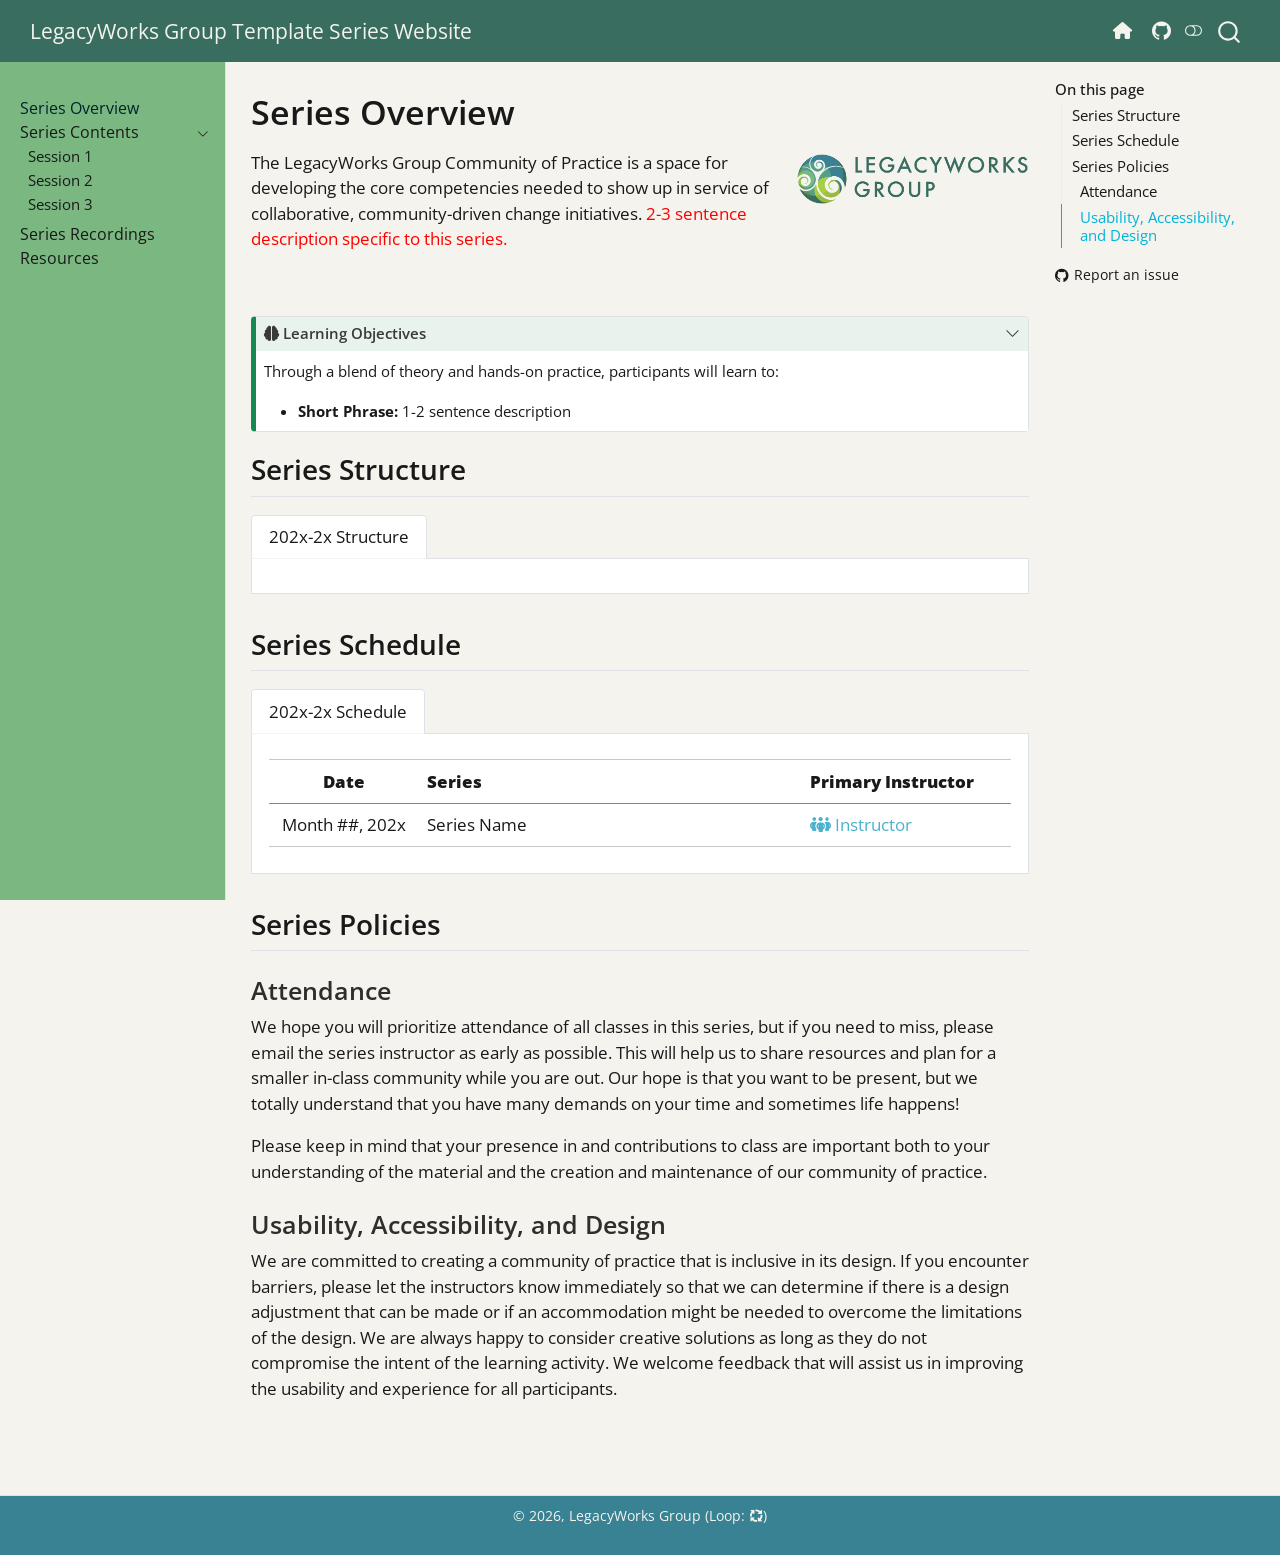
==== commit 10a6a8e7: "Built site for gh-pages" ====
--- a/index.html
+++ b/index.html
@@ -49,9 +49,9 @@
 <link href="site_libs/quarto-html/quarto-syntax-highlighting-63b5708e65d6cd79cd7618c58d0c21e7.css" rel="stylesheet" class="quarto-color-scheme-extra" id="quarto-text-highlighting-styles">
 <script src="site_libs/bootstrap/bootstrap.min.js"></script>
 <link href="site_libs/bootstrap/bootstrap-icons.css" rel="stylesheet">
-<link href="site_libs/bootstrap/bootstrap-cade0ff4818347d00405ae3540cc32ff.min.css" rel="stylesheet" append-hash="true" class="quarto-color-scheme" id="quarto-bootstrap" data-mode="light">
-<link href="site_libs/bootstrap/bootstrap-dark-697f1c5413bb51da2685c6d33f782958.min.css" rel="stylesheet" append-hash="true" class="quarto-color-scheme quarto-color-alternate" id="quarto-bootstrap" data-mode="dark">
-<link href="site_libs/bootstrap/bootstrap-cade0ff4818347d00405ae3540cc32ff.min.css" rel="stylesheet" append-hash="true" class="quarto-color-scheme-extra" id="quarto-bootstrap" data-mode="light">
+<link href="site_libs/bootstrap/bootstrap-1d739d9fcfeb0a7f2c486b8f8b1bd1b7.min.css" rel="stylesheet" append-hash="true" class="quarto-color-scheme" id="quarto-bootstrap" data-mode="light">
+<link href="site_libs/bootstrap/bootstrap-dark-ec382e0960f71761a32c3cb59a5feaea.min.css" rel="stylesheet" append-hash="true" class="quarto-color-scheme quarto-color-alternate" id="quarto-bootstrap" data-mode="dark">
+<link href="site_libs/bootstrap/bootstrap-1d739d9fcfeb0a7f2c486b8f8b1bd1b7.min.css" rel="stylesheet" append-hash="true" class="quarto-color-scheme-extra" id="quarto-bootstrap" data-mode="light">
 <link href="site_libs/quarto-contrib/fontawesome6-6.7.2/all.min.css" rel="stylesheet">
 <link href="site_libs/quarto-contrib/fontawesome6-6.7.2/latex-fontsize.css" rel="stylesheet">
 <script id="quarto-search-options" type="application/json">{
@@ -392,6 +392,7 @@
 </header>
 
 
+<meta name="robots" content="noindex, nofollow">
 <p><img src="content/images/logo_lwg-long.png" alt="Logo for LegacyWorks Group" width="30%" align="right"></p>
 <p>The LegacyWorks Group Community of Practice is a space for developing the core competencies needed to show up in service of collaborative, community-driven change initiatives. <span style="color:red">2-3 sentence description specific to this series.</span></p>
 <p><br></p>
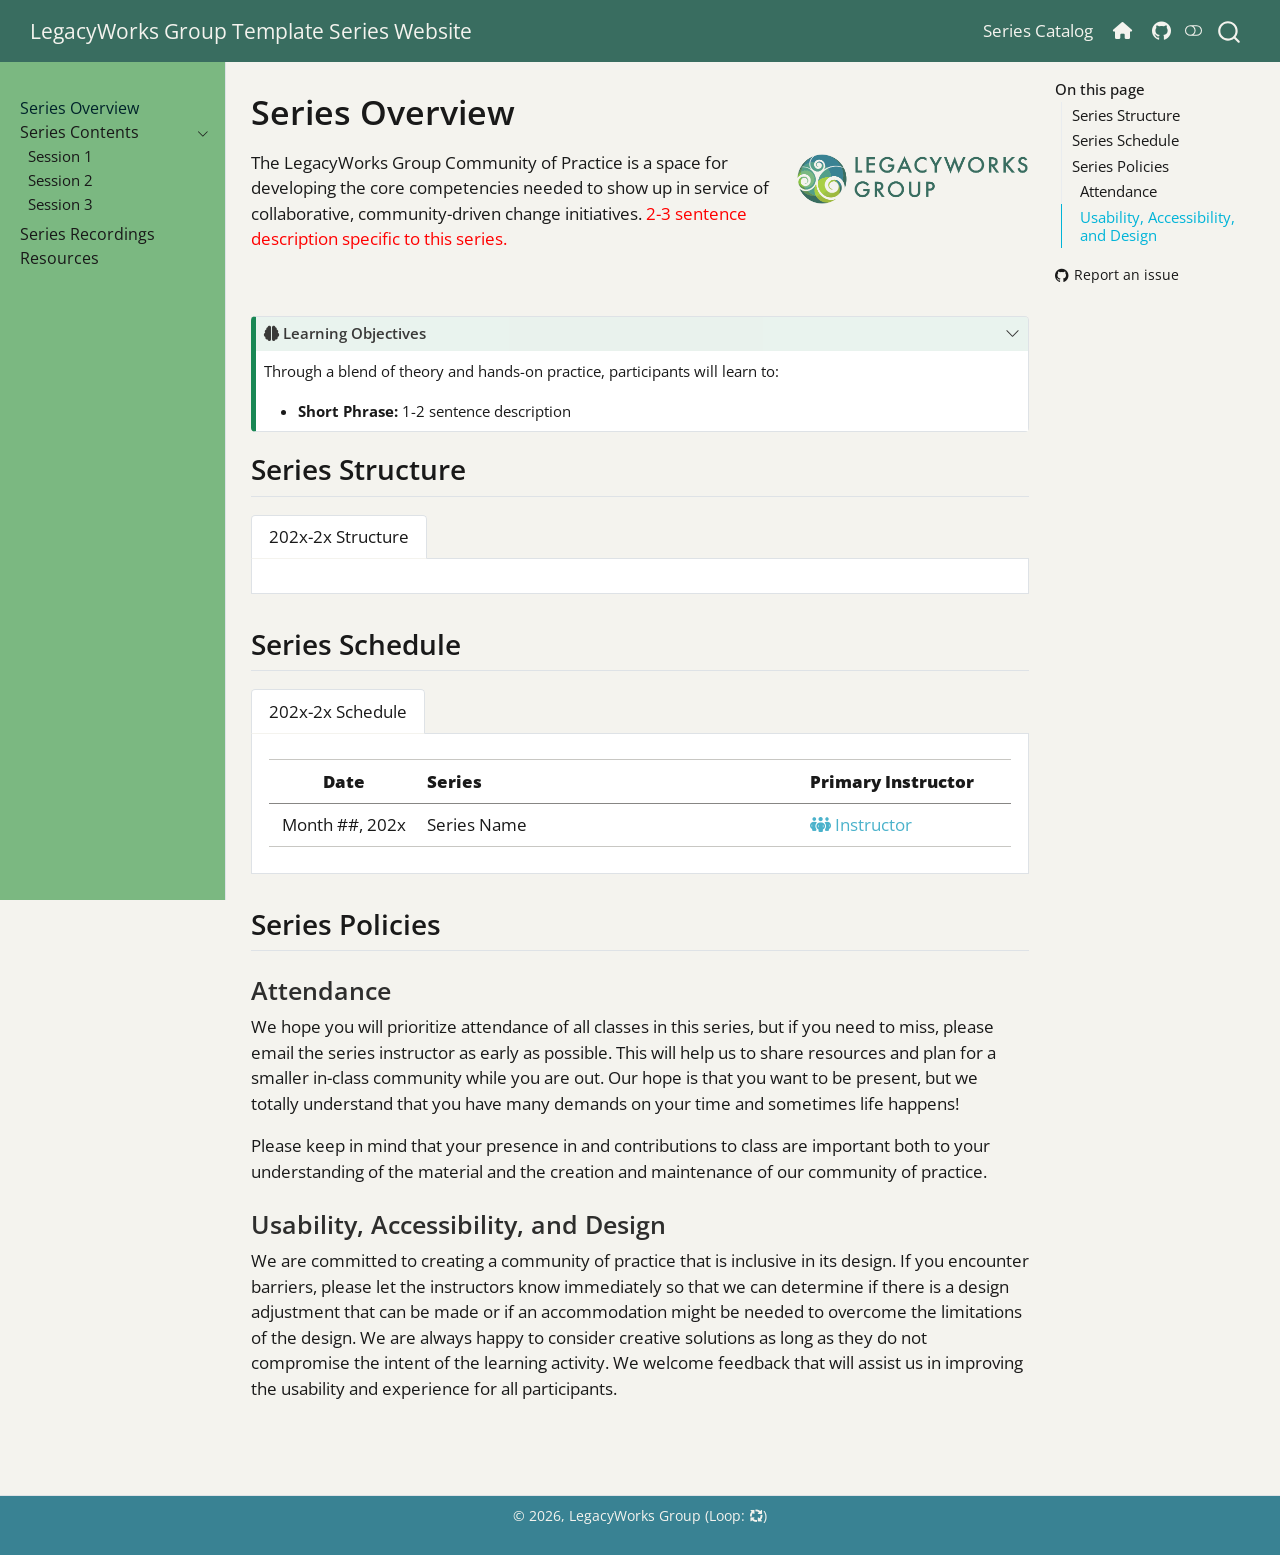
==== commit 6f94f8cd: "Built site for gh-pages" ====
--- a/index.html
+++ b/index.html
@@ -271,6 +271,10 @@
 </button>
           <div class="collapse navbar-collapse" id="navbarCollapse">
             <ul class="navbar-nav navbar-nav-scroll ms-auto">
+  <li class="nav-item">
+    <a class="nav-link" href="https://legacyworksgroup.github.io/learning-catalog/"> 
+<span class="menu-text">Series Catalog</span></a>
+  </li>  
   <li class="nav-item">
     <a class="nav-link" href="https://legacyworksgroup.com/"> 
 <span class="menu-text"><i class="fa-solid fa-house" aria-label="house"></i></span></a>
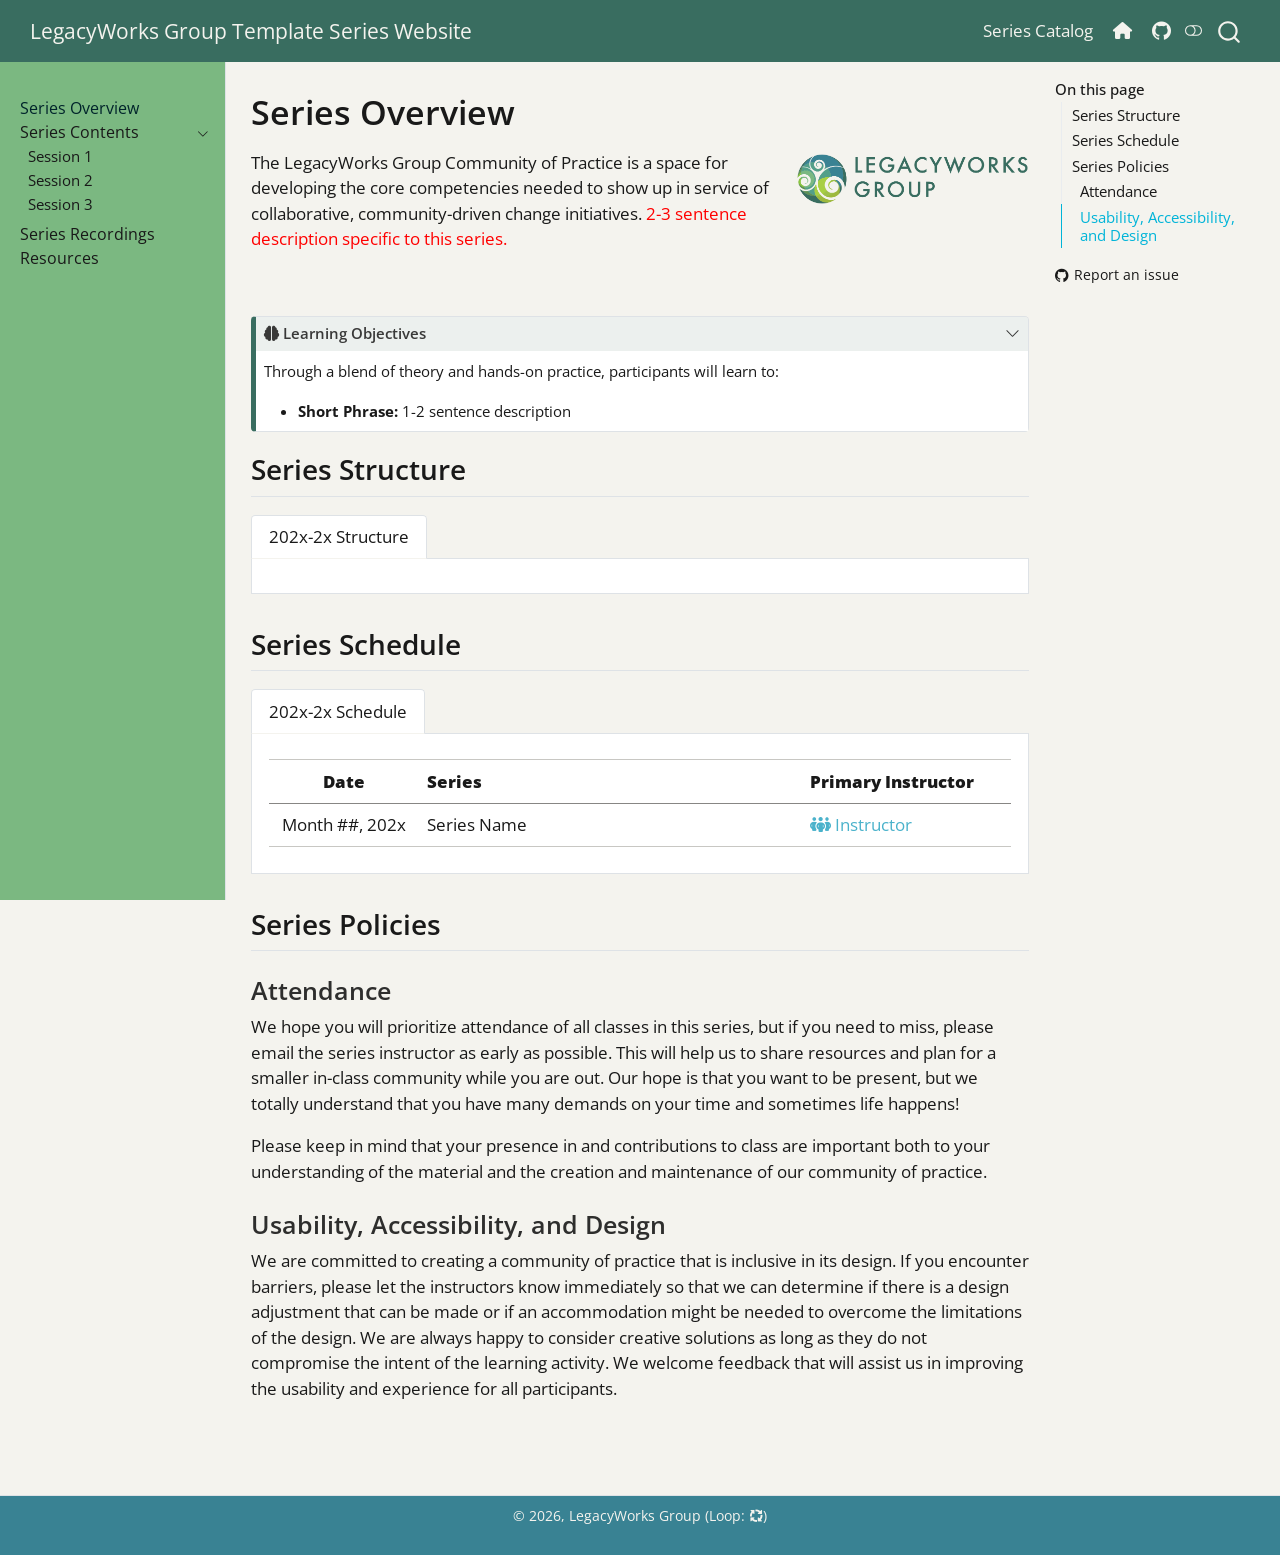
==== commit b2ca5edb: "Built site for gh-pages" ====
--- a/index.html
+++ b/index.html
@@ -49,9 +49,9 @@
 <link href="site_libs/quarto-html/quarto-syntax-highlighting-63b5708e65d6cd79cd7618c58d0c21e7.css" rel="stylesheet" class="quarto-color-scheme-extra" id="quarto-text-highlighting-styles">
 <script src="site_libs/bootstrap/bootstrap.min.js"></script>
 <link href="site_libs/bootstrap/bootstrap-icons.css" rel="stylesheet">
-<link href="site_libs/bootstrap/bootstrap-1d739d9fcfeb0a7f2c486b8f8b1bd1b7.min.css" rel="stylesheet" append-hash="true" class="quarto-color-scheme" id="quarto-bootstrap" data-mode="light">
-<link href="site_libs/bootstrap/bootstrap-dark-ec382e0960f71761a32c3cb59a5feaea.min.css" rel="stylesheet" append-hash="true" class="quarto-color-scheme quarto-color-alternate" id="quarto-bootstrap" data-mode="dark">
-<link href="site_libs/bootstrap/bootstrap-1d739d9fcfeb0a7f2c486b8f8b1bd1b7.min.css" rel="stylesheet" append-hash="true" class="quarto-color-scheme-extra" id="quarto-bootstrap" data-mode="light">
+<link href="site_libs/bootstrap/bootstrap-e98da9be81661ecb6ac984ca3b5b6dd8.min.css" rel="stylesheet" append-hash="true" class="quarto-color-scheme" id="quarto-bootstrap" data-mode="light">
+<link href="site_libs/bootstrap/bootstrap-dark-90762f6b8fdf0c4e20819e556e25b376.min.css" rel="stylesheet" append-hash="true" class="quarto-color-scheme quarto-color-alternate" id="quarto-bootstrap" data-mode="dark">
+<link href="site_libs/bootstrap/bootstrap-e98da9be81661ecb6ac984ca3b5b6dd8.min.css" rel="stylesheet" append-hash="true" class="quarto-color-scheme-extra" id="quarto-bootstrap" data-mode="light">
 <link href="site_libs/quarto-contrib/fontawesome6-6.7.2/all.min.css" rel="stylesheet">
 <link href="site_libs/quarto-contrib/fontawesome6-6.7.2/latex-fontsize.css" rel="stylesheet">
 <script id="quarto-search-options" type="application/json">{
